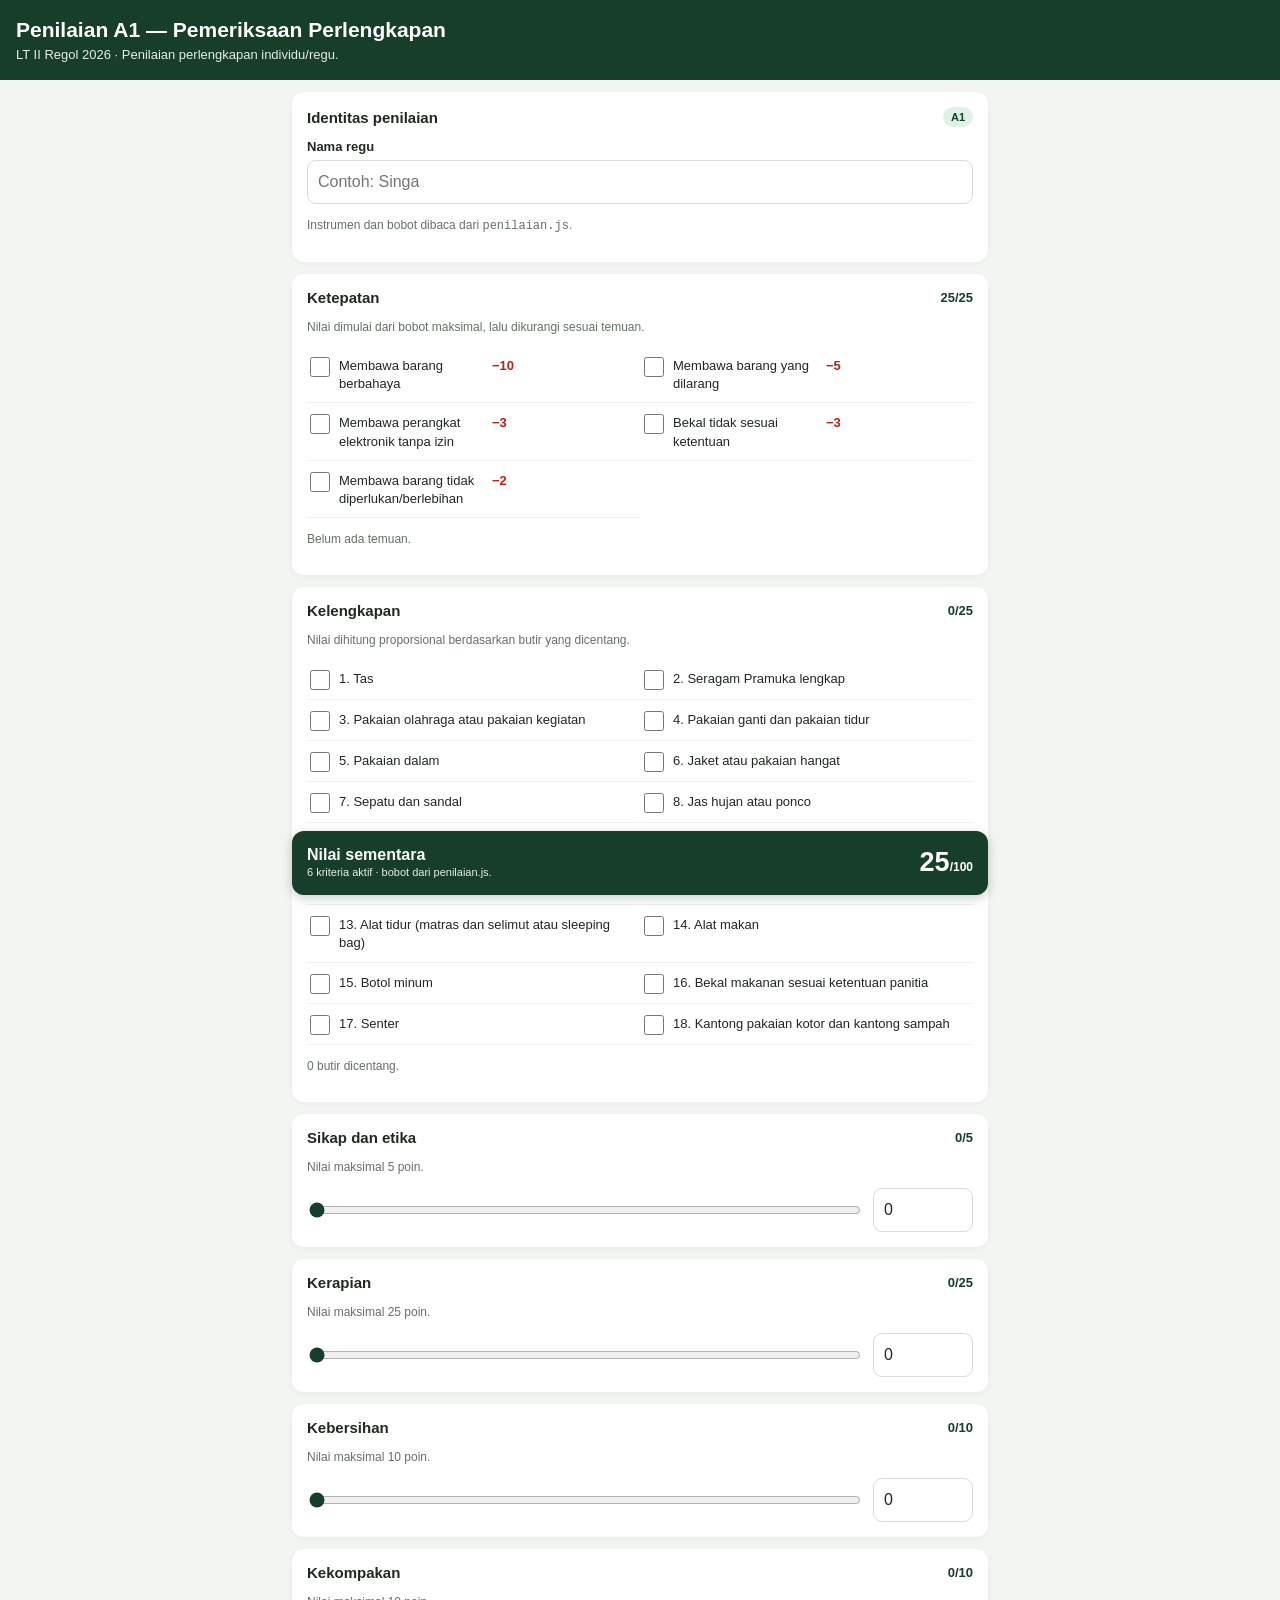
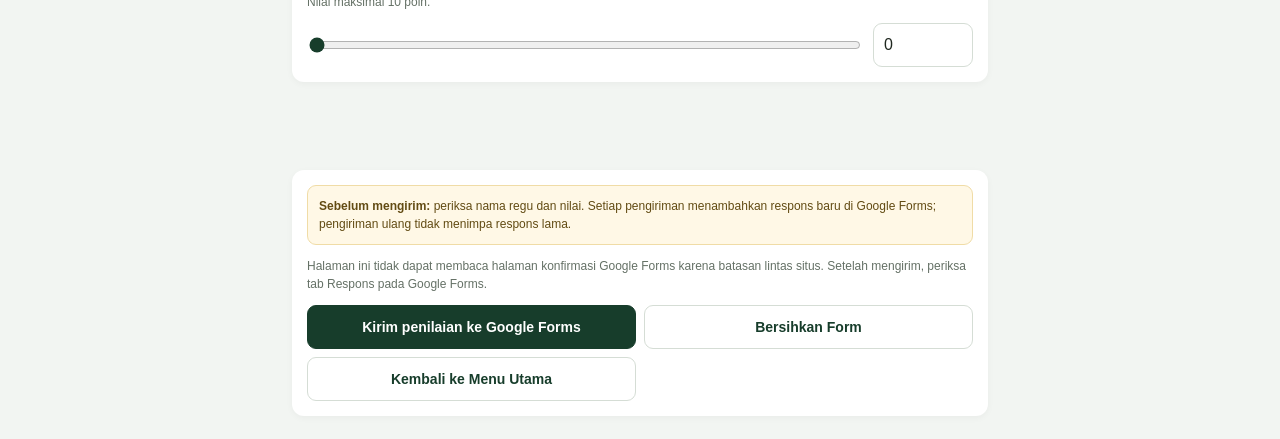
==== lomba/A1.html @ e582db8f "Rename A1.html to lomba/A1.html" ====
<!doctype html>
<html lang="id">
<head>
<meta charset="utf-8"><meta name="viewport" content="width=device-width,initial-scale=1">
<meta name="theme-color" content="#173d2b"><title>Penilaian A1 — LT II Regol 2026</title>
<link rel="stylesheet" href="../style.css">
<script src="../penilaian.js"></script>
</head>
<body data-competition="A1">
<header><h1 id="pageTitle">Penilaian A1</h1><p id="pageSub">LT II Regol 2026</p></header>
<main>
  <div id="status" class="status" role="status" aria-live="polite"></div>
  <section class="card">
    <div class="title"><span>Identitas penilaian</span><span class="pill" id="codeBadge">A1</span></div>
    <div class="field"><label for="regu"><b>Nama regu</b></label><input id="regu" type="text" placeholder="Contoh: Singa" autocomplete="off" required></div>
    <p class="hint">Instrumen dan bobot dibaca dari <code>penilaian.js</code>.</p>
  </section>
  <section class="card" id="accuracyCard">
    <div class="title"><span id="accuracyTitle">Ketepatan</span><span class="score"><b id="accuracyScore">0</b>/<span id="accuracyMax">0</span></span></div>
    <p class="hint" id="accuracyHint"></p><div id="findings" class="list"></div><p class="hint" id="findsum"></p>
  </section>
  <section class="card" id="completenessCard">
    <div class="title"><span id="completenessTitle">Kelengkapan</span><span class="score"><b id="completenessScore">0</b>/<span id="completenessMax">0</span></span></div>
    <p class="hint" id="completenessHint"></p><div id="docs" class="list"></div><p class="hint"><span id="count">0</span> butir dicentang.</p>
  </section>
  <div id="otherCriteria"></div>
  <section class="card total"><div><b>Nilai sementara</b><div class="small" id="totalDescription">Total nilai aktif.</div></div><div class="big"><span id="total">0</span><small id="totalMax" style="font-size:12px">/100</small></div></section>
  <section class="card">
    <div class="notice"><b>Sebelum mengirim:</b> periksa nama regu dan nilai. Setiap pengiriman menambahkan respons baru di Google Forms; pengiriman ulang tidak menimpa respons lama.</div>
    <p class="hint">Halaman ini tidak dapat membaca halaman konfirmasi Google Forms karena batasan lintas situs. Setelah mengirim, periksa tab Respons pada Google Forms.</p>
    <div class="actions"><button class="btn primary full" id="submitBtn">Kirim penilaian ke Google Forms</button><button class="btn full" id="clearBtn">Bersihkan Form</button><a class="btn full" href="../index.html">Kembali ke Menu Utama</a></div>
  </section>
</main>
<iframe name="googleFormTarget" id="googleFormTarget" title="Pengiriman Google Forms" style="display:none"></iframe>
<form id="googleSubmitForm" method="POST" target="googleFormTarget" style="display:none"></form>
<script src="../app.js"></script>
</body></html>
---- style.css ----
*{box-sizing:border-box} :root{--green:#173d2b;--green2:#e0f1e5;--bg:#f2f5f2;--border:#d5ddd5;--text:#202820;--muted:#657166;--red:#b42318;--gold:#d99b19}
body{margin:0;font-family:Arial,sans-serif;background:var(--bg);color:var(--text)}header{background:var(--green);color:white;padding:18px 16px}header h1{margin:0 0 5px;font-size:21px}header p{margin:0;font-size:13px;opacity:.9}
main{max-width:720px;margin:auto;padding:12px}.card{background:#fff;border-radius:12px;padding:15px;margin-bottom:12px;box-shadow:0 2px 7px #0000000a}
label{font-size:13px}.field{display:grid;gap:6px;margin:12px 0}input[type=text],input[type=number],select{width:100%;min-height:44px;padding:10px;border:1px solid var(--border);border-radius:9px;font-size:16px;background:white;color:var(--text)}
.hint{font-size:12px;line-height:1.5;color:var(--muted)}.title{display:flex;justify-content:space-between;align-items:center;gap:10px;font-size:15px;font-weight:bold;margin-bottom:9px}.score{color:var(--green);white-space:nowrap;font-size:13px}
.list{display:grid;grid-template-columns:1fr;gap:2px}.item{display:flex;gap:9px;align-items:flex-start;padding:9px 3px;border-bottom:1px solid #edf0ed;line-height:1.4}.item input{width:20px;height:20px;flex-shrink:0;accent-color:var(--green);margin:0}.item span{flex:1}.deduct{color:var(--red);font-weight:bold;white-space:nowrap}
.scoreInput{display:flex;gap:10px;align-items:center}.scoreInput input[type=range]{flex:1;accent-color:var(--green)}.scoreInput input[type=number]{max-width:100px}
.btn{display:inline-flex;align-items:center;justify-content:center;min-height:44px;padding:10px 14px;border:1px solid var(--border);border-radius:9px;background:#fff;color:var(--green);font-weight:bold;text-decoration:none;cursor:pointer;font-size:14px}.btn.primary{background:var(--green);color:white;border-color:var(--green)}.btn.full{width:100%}.grid{display:grid;grid-template-columns:1fr;gap:10px}.menu-card{border:1px solid var(--border);border-radius:12px;padding:15px;background:white;text-decoration:none;color:var(--text);display:flex;align-items:center;gap:12px}.menu-card:hover{border-color:var(--green)}.code{width:48px;height:48px;display:grid;place-items:center;background:var(--green2);color:var(--green);border-radius:10px;font-weight:bold}
.total{background:var(--green);color:white;display:flex;justify-content:space-between;align-items:center;gap:10px;position:sticky;bottom:5px;z-index:2;box-shadow:0 3px 12px #0003}.big{font-size:27px;font-weight:bold;white-space:nowrap}.small{font-size:11px;line-height:1.5;opacity:.9}
.notice{background:#fff8e6;border:1px solid #f0dca6;color:#624b13;padding:11px;border-radius:9px;font-size:12px;line-height:1.5}.status{display:none;padding:11px;border-radius:9px;font-size:13px;line-height:1.5;margin-bottom:10px}.status.show{display:block}.status.ok{background:#e7f5eb;border:1px solid #b8dfc3;color:#205b32}.status.err{background:#fdebea;border:1px solid #f2c3bf;color:#8b2019}.actions{display:grid;grid-template-columns:1fr;gap:8px}.pill{display:inline-block;background:var(--green2);color:var(--green);padding:4px 8px;border-radius:999px;font-size:11px}
@media(min-width:480px){.grid{grid-template-columns:1fr 1fr}.list{grid-template-columns:1fr 1fr}.actions{grid-template-columns:1fr 1fr}}
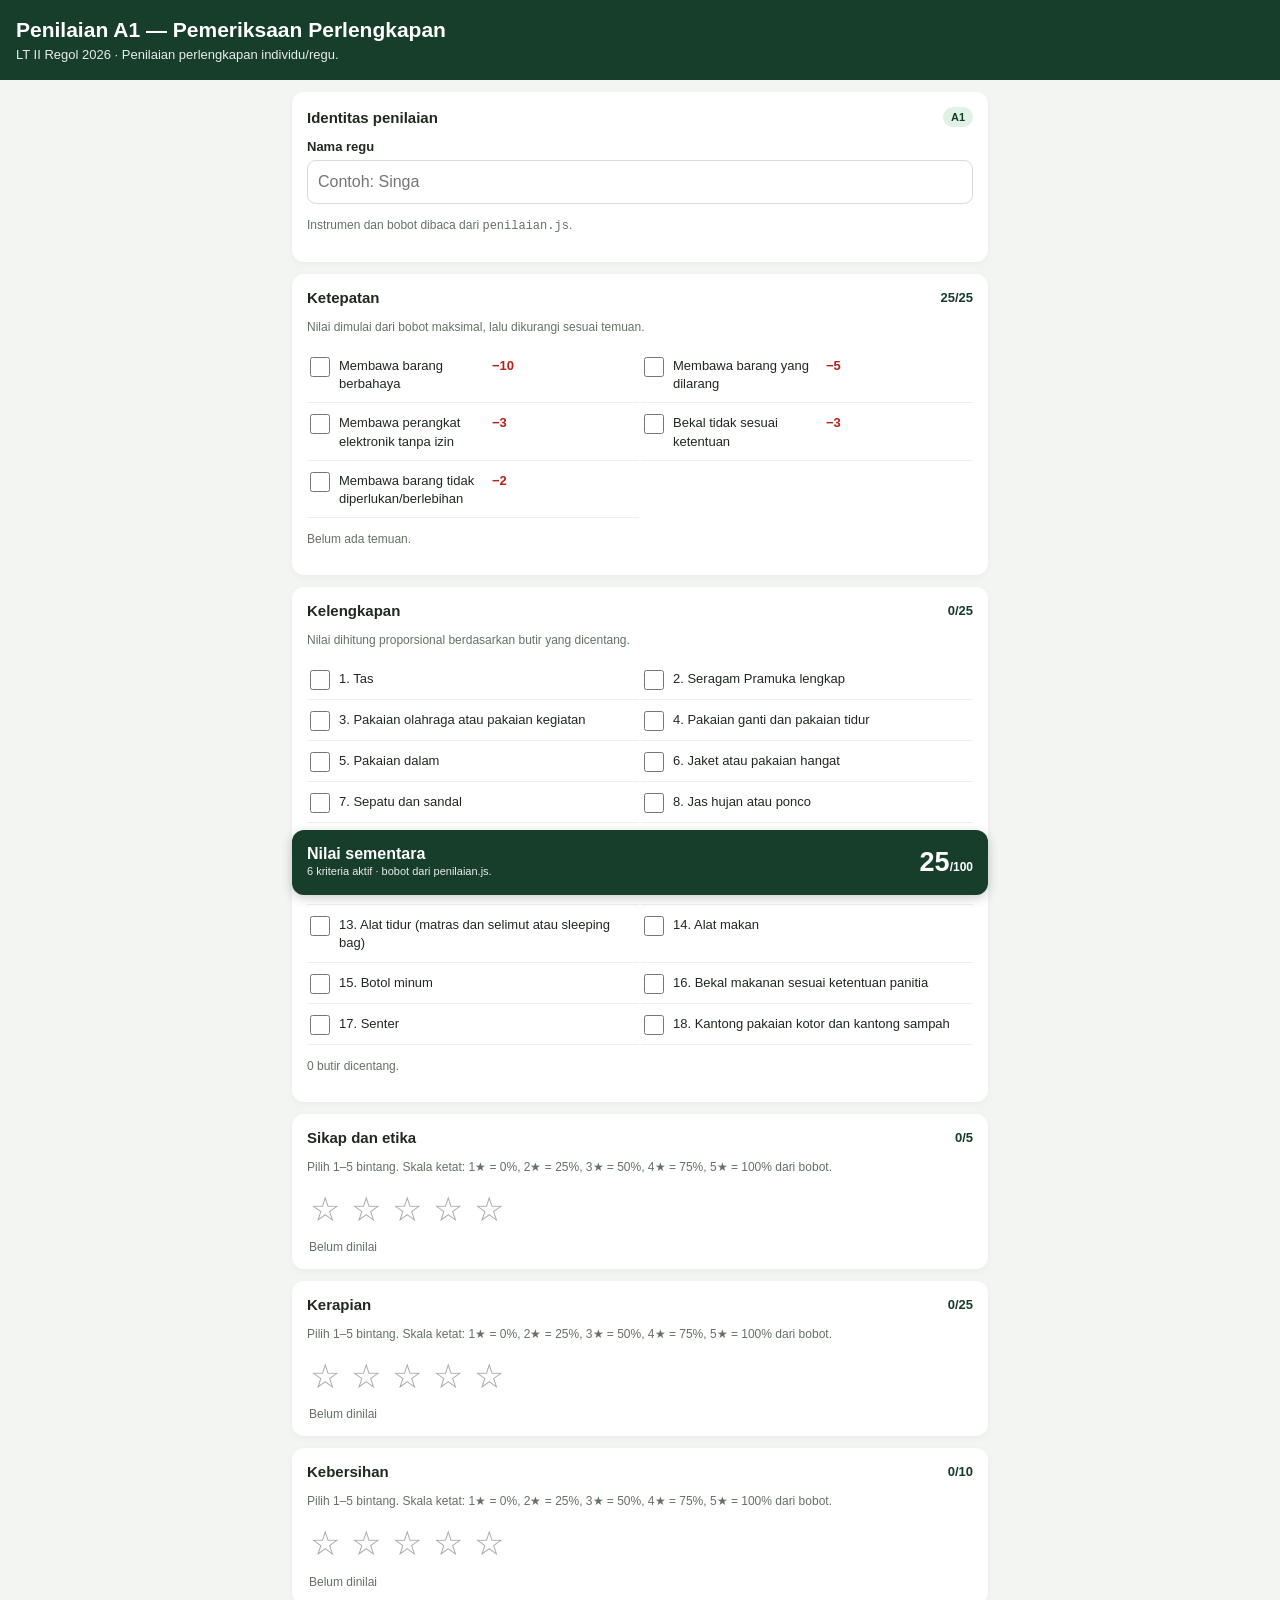
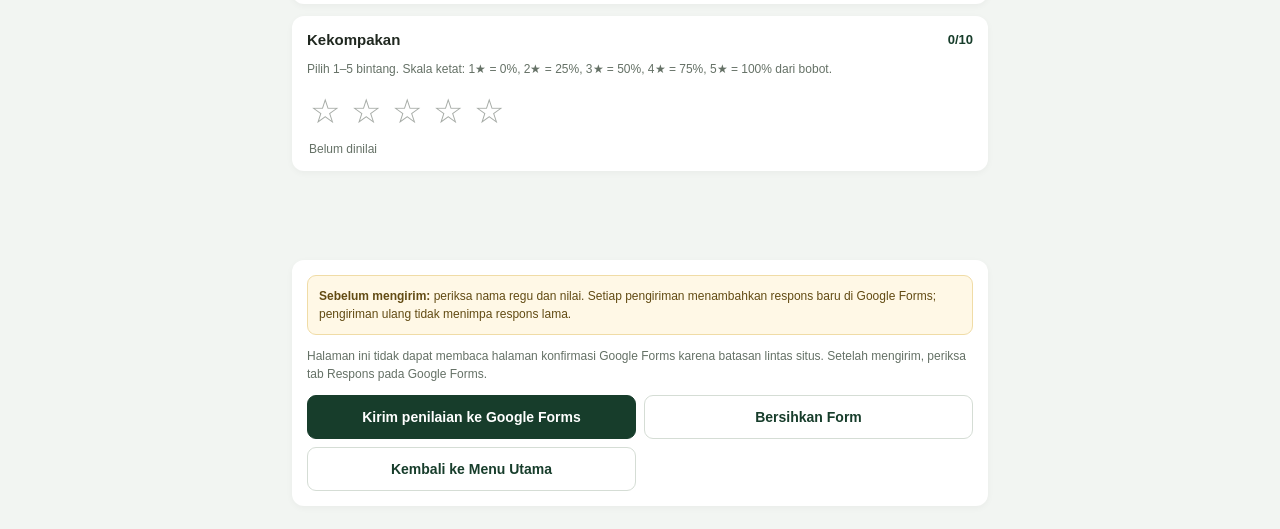
==== commit dd7af4ba: "Update A1.html" ====
--- a/lomba/A1.html
+++ b/lomba/A1.html
@@ -32,6 +32,22 @@
   </section>
 </main>
 <iframe name="googleFormTarget" id="googleFormTarget" title="Pengiriman Google Forms" style="display:none"></iframe>
+<div class="submit-overlay" id="submitOverlay" hidden role="dialog" aria-modal="true" aria-labelledby="submitModalTitle">
+  <section class="submit-modal">
+    <h2 id="submitModalTitle">Mengirim penilaian ke Google Forms</h2>
+    <p class="hint" id="submitModalDescription">Mohon tunggu, jangan tutup halaman ini.</p>
+    <ol class="submit-steps" id="submitSteps">
+      <li class="active"><span class="step-icon">1</span><span>Mengirim...</span></li>
+      <li><span class="step-icon">2</span><span>Menginput jawaban...</span></li>
+      <li><span class="step-icon">3</span><span>Selesai</span></li>
+    </ol>
+    <div class="progress-track"><div class="progress-bar" id="submitProgress"></div></div>
+    <p class="submit-final-note" id="submitFinalNote" hidden>Jawaban sudah dikirim. Silakan hapus isian dengan klik <b>Bersihkan Form</b>.</p>
+    <p class="hint" id="submitCaveat" hidden>Catatan: halaman ini tidak dapat memastikan respons sudah tersimpan di Google Forms. Untuk memastikan, periksa tab Respons di Google Forms.</p>
+    <button class="btn primary full" id="continueBtn" type="button" hidden>Lanjutkan</button>
+  </section>
+</div>
+
 <form id="googleSubmitForm" method="POST" target="googleFormTarget" style="display:none"></form>
 <script src="../app.js"></script>
 </body></html>
--- a/style.css
+++ b/style.css
@@ -4,8 +4,10 @@
 label{font-size:13px}.field{display:grid;gap:6px;margin:12px 0}input[type=text],input[type=number],select{width:100%;min-height:44px;padding:10px;border:1px solid var(--border);border-radius:9px;font-size:16px;background:white;color:var(--text)}
 .hint{font-size:12px;line-height:1.5;color:var(--muted)}.title{display:flex;justify-content:space-between;align-items:center;gap:10px;font-size:15px;font-weight:bold;margin-bottom:9px}.score{color:var(--green);white-space:nowrap;font-size:13px}
 .list{display:grid;grid-template-columns:1fr;gap:2px}.item{display:flex;gap:9px;align-items:flex-start;padding:9px 3px;border-bottom:1px solid #edf0ed;line-height:1.4}.item input{width:20px;height:20px;flex-shrink:0;accent-color:var(--green);margin:0}.item span{flex:1}.deduct{color:var(--red);font-weight:bold;white-space:nowrap}
-.scoreInput{display:flex;gap:10px;align-items:center}.scoreInput input[type=range]{flex:1;accent-color:var(--green)}.scoreInput input[type=number]{max-width:100px}
+.starInput{display:flex;align-items:center;flex-wrap:wrap;gap:5px}.starButton{border:0;background:transparent;color:#a5aaa5;font-size:34px;line-height:1.1;padding:3px;cursor:pointer;border-radius:7px}.starButton.selected{color:var(--gold)}.starButton:focus-visible{outline:2px solid var(--green);outline-offset:2px}.starDescription{flex-basis:100%;font-size:12px;color:var(--muted);padding:4px 2px 0}
 .btn{display:inline-flex;align-items:center;justify-content:center;min-height:44px;padding:10px 14px;border:1px solid var(--border);border-radius:9px;background:#fff;color:var(--green);font-weight:bold;text-decoration:none;cursor:pointer;font-size:14px}.btn.primary{background:var(--green);color:white;border-color:var(--green)}.btn.full{width:100%}.grid{display:grid;grid-template-columns:1fr;gap:10px}.menu-card{border:1px solid var(--border);border-radius:12px;padding:15px;background:white;text-decoration:none;color:var(--text);display:flex;align-items:center;gap:12px}.menu-card:hover{border-color:var(--green)}.code{width:48px;height:48px;display:grid;place-items:center;background:var(--green2);color:var(--green);border-radius:10px;font-weight:bold}
 .total{background:var(--green);color:white;display:flex;justify-content:space-between;align-items:center;gap:10px;position:sticky;bottom:5px;z-index:2;box-shadow:0 3px 12px #0003}.big{font-size:27px;font-weight:bold;white-space:nowrap}.small{font-size:11px;line-height:1.5;opacity:.9}
 .notice{background:#fff8e6;border:1px solid #f0dca6;color:#624b13;padding:11px;border-radius:9px;font-size:12px;line-height:1.5}.status{display:none;padding:11px;border-radius:9px;font-size:13px;line-height:1.5;margin-bottom:10px}.status.show{display:block}.status.ok{background:#e7f5eb;border:1px solid #b8dfc3;color:#205b32}.status.err{background:#fdebea;border:1px solid #f2c3bf;color:#8b2019}.actions{display:grid;grid-template-columns:1fr;gap:8px}.pill{display:inline-block;background:var(--green2);color:var(--green);padding:4px 8px;border-radius:999px;font-size:11px}
 @media(min-width:480px){.grid{grid-template-columns:1fr 1fr}.list{grid-template-columns:1fr 1fr}.actions{grid-template-columns:1fr 1fr}}
+
+.submit-overlay{position:fixed;inset:0;z-index:1000;background:rgba(12,24,16,.62);display:flex;align-items:center;justify-content:center;padding:18px}.submit-overlay[hidden]{display:none}.submit-modal{width:min(100%,440px);background:#fff;border-radius:16px;padding:22px;box-shadow:0 18px 60px #0004}.submit-modal h2{font-size:20px;line-height:1.3;margin:0 0 8px;color:var(--green)}.submit-steps{list-style:none;margin:18px 0;padding:0;display:grid;gap:12px}.submit-steps li{display:flex;align-items:center;gap:10px;color:#8a928b;font-size:14px}.step-icon{display:grid;place-items:center;width:27px;height:27px;border:1px solid #cdd5cd;border-radius:50%;font-size:12px;font-weight:bold;flex-shrink:0}.submit-steps li.active{color:var(--green);font-weight:bold}.submit-steps li.active .step-icon{background:var(--green2);border-color:var(--green);color:var(--green)}.submit-steps li.done{color:#24703a}.submit-steps li.done .step-icon{background:#e7f5eb;border-color:#8ac69b;color:#24703a}.progress-track{height:8px;border-radius:99px;background:#e7ece7;overflow:hidden;margin:14px 0}.progress-bar{height:100%;width:0;background:var(--green);transition:width .3s ease}.submit-final-note{font-size:14px;line-height:1.5;background:#e7f5eb;border:1px solid #b8dfc3;color:#205b32;padding:12px;border-radius:9px}.submit-modal .hint{line-height:1.5}
